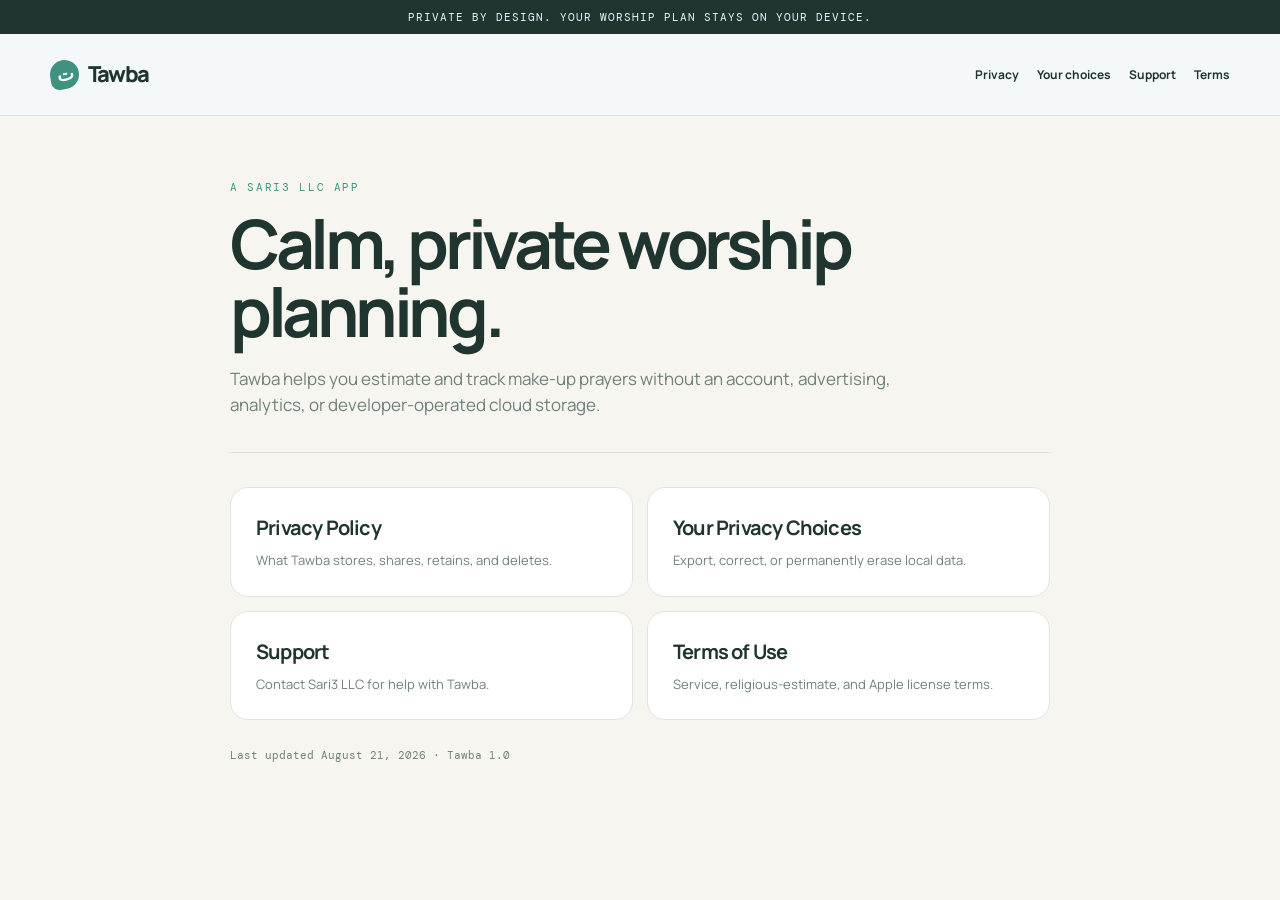
==== tawba/index.html @ c51346ac "Add tawba/index.html" ====
<!doctype html><html lang="en"><head><meta charset="utf-8"><meta name="viewport" content="width=device-width,initial-scale=1"><meta name="description" content="Tawba privacy, support, and legal information."><title>Tawba — Privacy & Support</title><link rel="stylesheet" href="/styles.css"></head><body class="tawba-page"><div class="announcement">Private by design. Your worship plan stays on your device.</div><header class="site-header"><a class="brand" href="/tawba/"><span class="brand-mark">ت</span><span class="brand-word">Tawba</span></a><nav class="tawba-nav"><a href="/tawba/privacy/">Privacy</a><a href="/tawba/privacy-choices/">Your choices</a><a href="/tawba/support/">Support</a><a href="/tawba/terms/">Terms</a></nav></header><main class="legal-shell"><section class="legal-hero"><p class="eyebrow">A Sari3 LLC app</p><h1>Calm, private worship planning.</h1><p>Tawba helps you estimate and track make-up prayers without an account, advertising, analytics, or developer-operated cloud storage.</p></section><section class="legal-grid"><a class="legal-card" href="/tawba/privacy/"><h2>Privacy Policy</h2><p>What Tawba stores, shares, retains, and deletes.</p></a><a class="legal-card" href="/tawba/privacy-choices/"><h2>Your Privacy Choices</h2><p>Export, correct, or permanently erase local data.</p></a><a class="legal-card" href="/tawba/support/"><h2>Support</h2><p>Contact Sari3 LLC for help with Tawba.</p></a><a class="legal-card" href="/tawba/terms/"><h2>Terms of Use</h2><p>Service, religious-estimate, and Apple license terms.</p></a></section><p class="legal-meta">Last updated August 21, 2026 · Tawba 1.0</p></main></body></html>
---- styles.css ----
@import url('https://fonts.googleapis.com/css2?family=DM+Mono:wght@400;500&family=Manrope:wght@400;500;600;700;800&display=swap');

:root { --ink:#10243b; --muted:#66778a; --paper:#f5f8fb; --white:#fff; --line:#dce5ed; --orange:#ff7b4d; --orange-dark:#ec5c35; --blue:#2d82e7; --teal:#66c9b8; --shadow:0 24px 70px rgba(16,36,59,.12); }
* { box-sizing:border-box; }
html { scroll-behavior:smooth; }
body { margin:0; color:var(--ink); background:var(--paper); font-family:'Manrope',Arial,sans-serif; line-height:1.5; }
a { color:inherit; text-decoration:none; }
.announcement { padding:10px 24px; color:#eaf6ff; background:var(--ink); text-align:center; font:11px 'DM Mono',monospace; letter-spacing:.09em; text-transform:uppercase; }
.site-header { height:82px; padding:0 max(24px,calc((100vw - 1180px)/2)); display:flex; align-items:center; justify-content:space-between; gap:32px; background:rgba(245,248,251,.92); border-bottom:1px solid var(--line); position:sticky; top:0; z-index:10; backdrop-filter:blur(16px); }
.brand { display:inline-flex; align-items:center; gap:9px; font-size:22px; font-weight:800; letter-spacing:-.08em; }
.brand-mark { display:grid; place-items:center; width:29px; height:29px; color:#fff; background:var(--orange); border-radius:50% 50% 50% 8px; font-size:18px; font-weight:800; letter-spacing:-.1em; transform:rotate(-10deg); }
.brand-word span { color:var(--orange-dark); }
.main-nav { display:flex; align-items:center; gap:34px; margin-left:auto; font-size:13px; font-weight:700; }
.main-nav a,.footer-links a { transition:color .2s ease; }.main-nav a:hover,.footer-links a:hover,.text-link:hover { color:var(--orange-dark); }
.header-actions { display:flex; align-items:center; gap:18px; }.language { color:var(--muted); font:12px 'DM Mono',monospace; }.button { display:inline-flex; align-items:center; justify-content:center; gap:12px; padding:15px 22px; border-radius:99px; font-size:12px; font-weight:800; transition:transform .2s ease,background .2s ease,box-shadow .2s ease; }.button:hover { transform:translateY(-2px); }.button-primary { color:#fff; background:var(--orange); box-shadow:0 10px 24px rgba(255,123,77,.24); }.button-primary:hover { background:var(--orange-dark); }.button-small { padding:10px 17px; }.button-ghost { color:var(--ink); border:1px solid var(--line); background:var(--white); }
.section-shell { width:min(1180px,calc(100% - 48px)); margin:0 auto; }.hero { min-height:610px; display:grid; grid-template-columns:1fr 1fr; align-items:center; gap:60px; padding-top:60px; padding-bottom:72px; }.eyebrow { margin:0 0 15px; color:var(--orange-dark); font:11px 'DM Mono',monospace; letter-spacing:.15em; text-transform:uppercase; }.hero h1 { max-width:570px; margin:0; font-size:clamp(46px,6vw,78px); line-height:.98; letter-spacing:-.075em; font-weight:800; }.hero-text { max-width:480px; margin:28px 0 31px; color:var(--muted); font-size:16px; }.hero-actions { display:flex; align-items:center; gap:25px; }.text-link { font-size:12px; font-weight:800; transition:color .2s ease; }.text-link span { margin-left:8px; color:var(--orange-dark); }.trust-row { display:flex; flex-wrap:wrap; gap:17px 27px; margin-top:54px; color:var(--muted); font:10px 'DM Mono',monospace; }.trust-row b { margin-right:6px; color:var(--orange-dark); }
.hero-art { min-height:470px; position:relative; }.hero-art:before { content:""; position:absolute; inset:65px 35px 35px 50px; background:#d9eced; border-radius:46% 54% 45% 55%; transform:rotate(-13deg); }.orb { position:absolute; border-radius:50%; }.orb-one { width:64px; height:64px; top:28px; right:38px; background:var(--orange); }.orb-two { width:18px; height:18px; top:118px; left:12px; background:var(--blue); }.reward-card { position:absolute; box-shadow:var(--shadow); }.card-main { top:98px; left:17%; width:68%; height:292px; padding:27px; display:flex; flex-direction:column; justify-content:space-between; color:#fff; background:linear-gradient(145deg,#17375a,#10243b); border-radius:23px; transform:rotate(-8deg); overflow:hidden; }.card-main:after { content:""; position:absolute; width:220px; height:220px; right:-90px; top:-80px; border:30px solid rgba(255,255,255,.1); border-radius:50%; }.card-top,.card-bottom { display:flex; justify-content:space-between; align-items:center; position:relative; z-index:1; font:10px 'DM Mono',monospace; letter-spacing:.05em; }.mini-logo { display:grid; place-items:center; width:27px; height:27px; color:#17375a; background:var(--teal); border-radius:50%; font-size:11px; font-weight:800; }.card-title { position:relative; z-index:1; font-size:42px; line-height:.93; letter-spacing:-.07em; font-weight:800; }.card-title em { color:var(--teal); font-style:normal; }.card-float { right:1%; display:flex; flex-direction:column; width:116px; height:137px; padding:17px; border-radius:17px; }.card-float strong { margin-top:auto; font-size:14px; }.card-float small { color:rgba(16,36,59,.58); font:9px 'DM Mono',monospace; }.card-icon { font-size:28px; }.card-orange { top:52px; background:#ffd4c4; transform:rotate(12deg); }.card-blue { right:9%; bottom:34px; color:#fff; background:var(--blue); transform:rotate(7deg); }.card-blue small { color:rgba(255,255,255,.7); }.spark { position:absolute; color:var(--orange-dark); font-size:28px; }.spark-a { left:5%; bottom:79px; }.spark-b { right:5%; bottom:0; color:var(--blue); font-size:18px; }
.winners,.categories,.featured { padding:77px 0; border-top:1px solid var(--line); }.section-heading { display:flex; align-items:end; justify-content:space-between; gap:30px; margin-bottom:30px; }.section-heading .eyebrow { margin-bottom:10px; }.section-heading h2,.contact h2 { margin:0; font-size:38px; line-height:1; letter-spacing:-.07em; }.winner-grid { display:grid; grid-template-columns:repeat(5,1fr); gap:14px; }.winner { min-height:183px; padding:17px; display:flex; flex-direction:column; justify-content:end; border-radius:17px; overflow:hidden; background:#dceceb; position:relative; }.winner:before { content:""; position:absolute; width:120px; height:120px; right:-24px; top:-25px; border-radius:50%; background:rgba(255,255,255,.38); }.winner span { position:absolute; right:18px; top:18px; display:grid; place-items:center; width:56px; height:56px; color:#fff; background:var(--blue); border-radius:50%; font-size:17px; font-weight:800; }.winner strong { position:relative; font-size:13px; }.winner small { position:relative; margin-top:4px; color:var(--muted); font:10px 'DM Mono',monospace; }.winner-b { background:#f8d9c3; }.winner-b span { background:var(--orange); }.winner-c { background:#cfe1f5; }.winner-c span { background:var(--ink); }.winner-d { background:#e5d9f0; }.winner-d span { background:#8b65cf; }.winner-e { background:var(--ink); color:#fff; }.winner-e small { color:#9eb0c2; }.winner-e span { color:var(--ink); background:var(--teal); }
.category-grid { display:grid; grid-template-columns:repeat(4,1fr); gap:14px; }.category { min-height:175px; padding:21px; display:flex; flex-direction:column; justify-content:space-between; border-radius:17px; transition:transform .2s ease,box-shadow .2s ease; }.category:hover { transform:translateY(-4px); box-shadow:var(--shadow); }.category-icon { font-size:35px; }.category span:not(.category-icon) { font-size:17px; font-weight:800; }.category small { color:var(--muted); font:10px 'DM Mono',monospace; }.category-new { background:#cfe1f5; }.category-games { background:#ffd4c4; }.category-stream { background:#dceceb; }.category-gift { color:#fff; background:var(--ink); }.category-gift small { color:#a4b3c2; }.category-pills { display:flex; flex-wrap:wrap; gap:9px; margin-top:19px; }.category-pills a { padding:10px 14px; color:var(--muted); border:1px solid var(--line); border-radius:99px; background:#fff; font:10px 'DM Mono',monospace; transition:all .2s ease; }.category-pills a:hover { color:#fff; border-color:var(--orange); background:var(--orange); }
.product-grid { display:grid; grid-template-columns:repeat(3,1fr); gap:18px; }.product { overflow:hidden; border:1px solid var(--line); border-radius:18px; background:#fff; }.product-image { height:235px; display:grid; place-items:center; overflow:hidden; position:relative; }.product-image:before { content:""; position:absolute; width:170px; height:170px; border-radius:50%; background:rgba(255,255,255,.26); }.product-image span { position:relative; font-size:55px; font-weight:800; letter-spacing:-.12em; }.product-minecraft { color:#fff; background:linear-gradient(140deg,#6aae71,#1d7657); }.product-doom { color:#fff; background:linear-gradient(140deg,#e77a5b,#772d42); }.product-gift { color:#fff; background:linear-gradient(140deg,#548dd7,#253d85); }.product-meta { padding:20px; }.product-meta > span { color:var(--orange-dark); font:10px 'DM Mono',monospace; text-transform:uppercase; }.product h3 { margin:8px 0 4px; font-size:21px; letter-spacing:-.05em; }.product p { margin:0; color:var(--muted); font-size:12px; }.product-foot { display:flex; align-items:center; justify-content:space-between; margin-top:21px; padding-top:15px; border-top:1px solid var(--line); }.product-foot strong { font:11px 'DM Mono',monospace; }.product-foot a { display:grid; place-items:center; width:29px; height:29px; color:#fff; background:var(--orange); border-radius:50%; }
.contact { margin-top:20px; margin-bottom:77px; padding:52px 61px; display:grid; grid-template-columns:1.2fr .8fr; gap:50px; color:#fff; border-radius:23px; background:var(--ink); }.contact h2 { max-width:440px; font-size:49px; }.contact-copy > p:not(.eyebrow) { max-width:450px; margin:20px 0 27px; color:#aab9c7; font-size:14px; }.contact-details { display:flex; flex-direction:column; justify-content:center; gap:27px; }.detail { display:flex; align-items:flex-start; gap:15px; }.detail-icon { display:grid; place-items:center; width:35px; height:35px; color:var(--ink); background:var(--teal); border-radius:50%; }.detail small { display:block; margin-bottom:5px; color:#91a3b4; font:10px 'DM Mono',monospace; text-transform:uppercase; }.detail a { font-size:14px; font-weight:700; }.detail a:hover { color:var(--teal); }
.site-footer { display:grid; grid-template-columns:1.3fr 1fr 1fr; align-items:center; gap:20px; padding-top:27px; padding-bottom:31px; border-top:1px solid var(--line); }.site-footer p,.site-footer small { color:var(--muted); font-size:11px; }.footer-links { display:flex; gap:20px; font-size:11px; font-weight:700; }.site-footer small { text-align:right; }
@media (max-width:800px) { .main-nav { display:none; }.site-header { height:70px; }.hero { grid-template-columns:1fr; padding-top:58px; }.hero-art { min-height:420px; }.winner-grid { grid-template-columns:repeat(2,1fr); }.winner-e { grid-column:span 2; }.category-grid { grid-template-columns:repeat(2,1fr); }.product-grid { grid-template-columns:1fr; }.contact { grid-template-columns:1fr; padding:37px 28px; }.site-footer { grid-template-columns:1fr 1fr; }.site-footer p { display:none; }.site-footer small { grid-column:span 2; text-align:left; } }
@media (max-width:480px) { .announcement { padding-inline:12px; font-size:9px; }.section-shell { width:min(100% - 32px,1180px); }.header-actions .language { display:none; }.hero h1 { font-size:51px; }.hero-art { min-height:350px; transform:scale(.9); transform-origin:top center; margin-bottom:-48px; }.hero-actions { flex-wrap:wrap; }.trust-row { margin-top:35px; }.section-heading { align-items:start; flex-direction:column; gap:15px; }.section-heading h2 { font-size:32px; }.winner-grid { grid-template-columns:1fr 1fr; }.winner { min-height:150px; padding:13px; }.category-grid { gap:9px; }.category { min-height:150px; padding:15px; }.category span:not(.category-icon) { font-size:14px; }.contact h2 { font-size:39px; }.site-footer { grid-template-columns:1fr; }.site-footer small { grid-column:auto; } }

/* Tawba legal and support pages */
.tawba-page { --ink:#20352f; --muted:#6f807a; --paper:#f7f5f0; --line:#dde5e1; --orange:#3e927f; --orange-dark:#2d7163; --teal:#d5b36a; background:var(--paper); }
.tawba-page .announcement { background:#20352f; }
.tawba-page .brand-mark { background:#3e927f; }
.tawba-page .brand-word span,.tawba-page .eyebrow,.tawba-page .text-link { color:#3e927f; }
.legal-shell { width:min(820px,calc(100% - 40px)); margin:0 auto; padding:64px 0 90px; }
.legal-hero { padding-bottom:35px; border-bottom:1px solid var(--line); }
.legal-hero h1 { margin:0; font-size:clamp(42px,7vw,68px); line-height:1; letter-spacing:-.065em; }
.legal-hero > p:not(.eyebrow) { max-width:700px; margin:21px 0 0; color:var(--muted); font-size:17px; }
.legal-grid { display:grid; grid-template-columns:repeat(2,1fr); gap:14px; margin-top:34px; }
.legal-card { padding:25px; border:1px solid var(--line); border-radius:18px; background:#fff; transition:transform .2s ease,box-shadow .2s ease; }
.legal-card:hover { transform:translateY(-3px); box-shadow:var(--shadow); }
.legal-card h2 { margin:0; font-size:20px; letter-spacing:-.04em; }
.legal-card p { margin:8px 0 0; color:var(--muted); font-size:13px; }
.legal-content { margin-top:42px; }
.legal-section { padding:0 0 29px; margin-bottom:29px; border-bottom:1px solid var(--line); }
.legal-section h2 { margin:0 0 10px; font-size:22px; letter-spacing:-.04em; }
.legal-section p,.legal-section li { color:var(--muted); font-size:15px; }
.legal-section p { margin:0 0 10px; }.legal-section ul { margin:10px 0 0; padding-left:22px; }
.legal-meta { margin-top:28px; color:var(--muted); font:11px 'DM Mono',monospace; }
.tawba-nav { display:flex; flex-wrap:wrap; gap:18px; font-size:12px; font-weight:700; }
.tawba-nav a:hover { color:var(--orange-dark); }
.support-panel { margin-top:28px; padding:28px; color:#fff; border-radius:20px; background:#20352f; }
.support-panel a { color:#8bd0bf; text-decoration:underline; }
@media (max-width:650px) { .legal-grid { grid-template-columns:1fr; }.legal-shell { padding-top:45px; }.tawba-page .site-header { align-items:flex-start; height:auto; padding-top:17px; padding-bottom:17px; }.tawba-nav { justify-content:flex-end; gap:10px 15px; } }
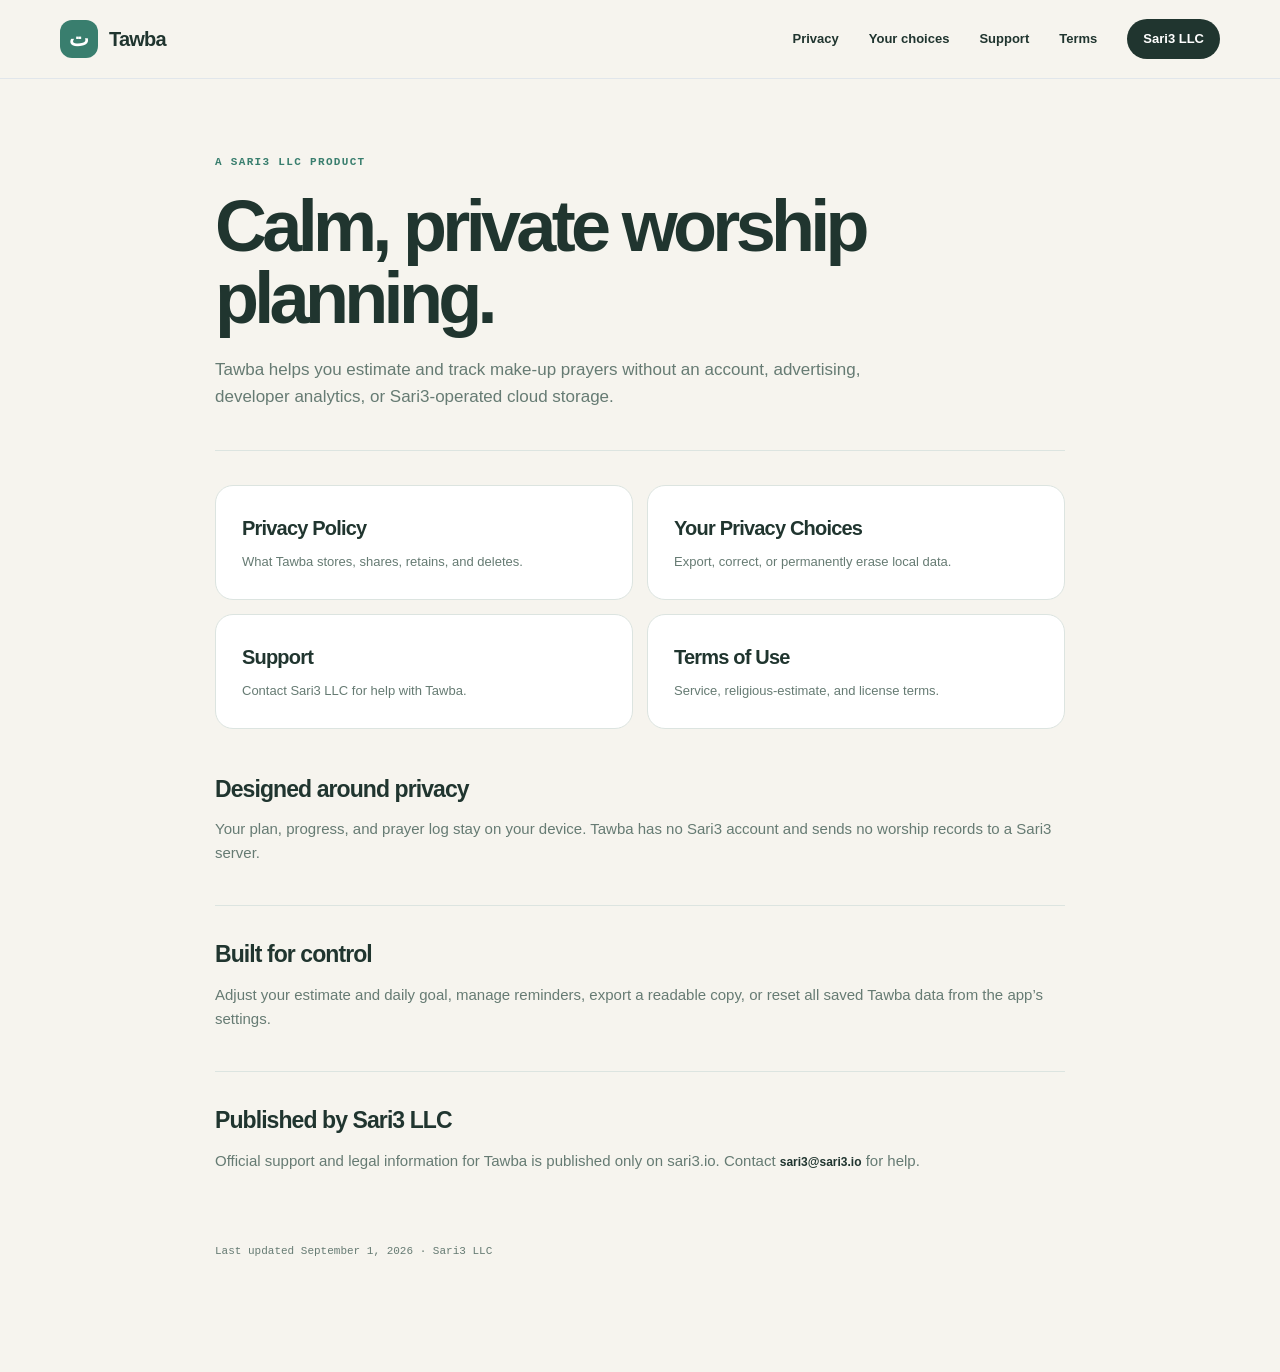
==== commit 251a6ef2: "Rebuild site for software company verification" ====
--- a/tawba/index.html
+++ b/tawba/index.html
@@ -1 +1,33 @@
-<!doctype html><html lang="en"><head><meta charset="utf-8"><meta name="viewport" content="width=device-width,initial-scale=1"><meta name="description" content="Tawba privacy, support, and legal information."><title>Tawba — Privacy & Support</title><link rel="stylesheet" href="/styles.css"></head><body class="tawba-page"><div class="announcement">Private by design. Your worship plan stays on your device.</div><header class="site-header"><a class="brand" href="/tawba/"><span class="brand-mark">ت</span><span class="brand-word">Tawba</span></a><nav class="tawba-nav"><a href="/tawba/privacy/">Privacy</a><a href="/tawba/privacy-choices/">Your choices</a><a href="/tawba/support/">Support</a><a href="/tawba/terms/">Terms</a></nav></header><main class="legal-shell"><section class="legal-hero"><p class="eyebrow">A Sari3 LLC app</p><h1>Calm, private worship planning.</h1><p>Tawba helps you estimate and track make-up prayers without an account, advertising, analytics, or developer-operated cloud storage.</p></section><section class="legal-grid"><a class="legal-card" href="/tawba/privacy/"><h2>Privacy Policy</h2><p>What Tawba stores, shares, retains, and deletes.</p></a><a class="legal-card" href="/tawba/privacy-choices/"><h2>Your Privacy Choices</h2><p>Export, correct, or permanently erase local data.</p></a><a class="legal-card" href="/tawba/support/"><h2>Support</h2><p>Contact Sari3 LLC for help with Tawba.</p></a><a class="legal-card" href="/tawba/terms/"><h2>Terms of Use</h2><p>Service, religious-estimate, and Apple license terms.</p></a></section><p class="legal-meta">Last updated August 21, 2026 · Tawba 1.0</p></main></body></html>
+<!doctype html>
+<html lang="en">
+<head>
+  <meta charset="utf-8">
+  <meta name="viewport" content="width=device-width, initial-scale=1">
+  <meta name="description" content="Tawba is a private, on-device worship planning app from Sari3 LLC.">
+  <meta name="theme-color" content="#20352f">
+  <link rel="canonical" href="https://sari3.io/tawba/">
+  <link rel="icon" href="/assets/favicon.svg" type="image/svg+xml">
+  <link rel="stylesheet" href="/styles.css">
+  <title>Tawba — Private worship planning by Sari3 LLC</title>
+</head>
+<body class="tawba-page">
+  <a class="skip-link" href="#main">Skip to content</a>
+  <header class="site-header"><div class="nav-shell"><a class="brand tawba-brand" href="/tawba/"><span class="tawba-mark" aria-hidden="true">ت</span><span>Tawba</span></a><button class="menu-toggle" type="button" aria-expanded="false" aria-controls="primary-navigation"><span class="sr-only">Toggle navigation</span><span></span><span></span></button><nav class="site-nav" id="primary-navigation" aria-label="Tawba navigation"><a href="/tawba/privacy/">Privacy</a><a href="/tawba/privacy-choices/">Your choices</a><a href="/tawba/support/">Support</a><a href="/tawba/terms/">Terms</a><a class="nav-cta" href="/">Sari3 LLC</a></nav></div></header>
+  <main class="legal-shell" id="main">
+    <section class="legal-hero"><p class="eyebrow">A Sari3 LLC product</p><h1>Calm, private worship planning.</h1><p>Tawba helps you estimate and track make-up prayers without an account, advertising, developer analytics, or Sari3-operated cloud storage.</p></section>
+    <section class="legal-grid" aria-label="Tawba resources">
+      <a class="legal-card" href="/tawba/privacy/"><h2>Privacy Policy</h2><p>What Tawba stores, shares, retains, and deletes.</p></a>
+      <a class="legal-card" href="/tawba/privacy-choices/"><h2>Your Privacy Choices</h2><p>Export, correct, or permanently erase local data.</p></a>
+      <a class="legal-card" href="/tawba/support/"><h2>Support</h2><p>Contact Sari3 LLC for help with Tawba.</p></a>
+      <a class="legal-card" href="/tawba/terms/"><h2>Terms of Use</h2><p>Service, religious-estimate, and license terms.</p></a>
+    </section>
+    <article class="legal-content">
+      <section class="legal-section"><h2>Designed around privacy</h2><p>Your plan, progress, and prayer log stay on your device. Tawba has no Sari3 account and sends no worship records to a Sari3 server.</p></section>
+      <section class="legal-section"><h2>Built for control</h2><p>Adjust your estimate and daily goal, manage reminders, export a readable copy, or reset all saved Tawba data from the app’s settings.</p></section>
+      <section class="legal-section"><h2>Published by Sari3 LLC</h2><p>Official support and legal information for Tawba is published only on sari3.io. Contact <a class="text-link" href="mailto:sari3@sari3.io">sari3@sari3.io</a> for help.</p></section>
+    </article>
+    <p class="legal-meta">Last updated September 1, 2026 · Sari3 LLC</p>
+  </main>
+  <script src="/script.js" defer></script>
+</body>
+</html>
--- a/styles.css
+++ b/styles.css
@@ -1,51 +1,269 @@
-@import url('https://fonts.googleapis.com/css2?family=DM+Mono:wght@400;500&family=Manrope:wght@400;500;600;700;800&display=swap');
-
-:root { --ink:#10243b; --muted:#66778a; --paper:#f5f8fb; --white:#fff; --line:#dce5ed; --orange:#ff7b4d; --orange-dark:#ec5c35; --blue:#2d82e7; --teal:#66c9b8; --shadow:0 24px 70px rgba(16,36,59,.12); }
-* { box-sizing:border-box; }
-html { scroll-behavior:smooth; }
-body { margin:0; color:var(--ink); background:var(--paper); font-family:'Manrope',Arial,sans-serif; line-height:1.5; }
-a { color:inherit; text-decoration:none; }
-.announcement { padding:10px 24px; color:#eaf6ff; background:var(--ink); text-align:center; font:11px 'DM Mono',monospace; letter-spacing:.09em; text-transform:uppercase; }
-.site-header { height:82px; padding:0 max(24px,calc((100vw - 1180px)/2)); display:flex; align-items:center; justify-content:space-between; gap:32px; background:rgba(245,248,251,.92); border-bottom:1px solid var(--line); position:sticky; top:0; z-index:10; backdrop-filter:blur(16px); }
-.brand { display:inline-flex; align-items:center; gap:9px; font-size:22px; font-weight:800; letter-spacing:-.08em; }
-.brand-mark { display:grid; place-items:center; width:29px; height:29px; color:#fff; background:var(--orange); border-radius:50% 50% 50% 8px; font-size:18px; font-weight:800; letter-spacing:-.1em; transform:rotate(-10deg); }
-.brand-word span { color:var(--orange-dark); }
-.main-nav { display:flex; align-items:center; gap:34px; margin-left:auto; font-size:13px; font-weight:700; }
-.main-nav a,.footer-links a { transition:color .2s ease; }.main-nav a:hover,.footer-links a:hover,.text-link:hover { color:var(--orange-dark); }
-.header-actions { display:flex; align-items:center; gap:18px; }.language { color:var(--muted); font:12px 'DM Mono',monospace; }.button { display:inline-flex; align-items:center; justify-content:center; gap:12px; padding:15px 22px; border-radius:99px; font-size:12px; font-weight:800; transition:transform .2s ease,background .2s ease,box-shadow .2s ease; }.button:hover { transform:translateY(-2px); }.button-primary { color:#fff; background:var(--orange); box-shadow:0 10px 24px rgba(255,123,77,.24); }.button-primary:hover { background:var(--orange-dark); }.button-small { padding:10px 17px; }.button-ghost { color:var(--ink); border:1px solid var(--line); background:var(--white); }
-.section-shell { width:min(1180px,calc(100% - 48px)); margin:0 auto; }.hero { min-height:610px; display:grid; grid-template-columns:1fr 1fr; align-items:center; gap:60px; padding-top:60px; padding-bottom:72px; }.eyebrow { margin:0 0 15px; color:var(--orange-dark); font:11px 'DM Mono',monospace; letter-spacing:.15em; text-transform:uppercase; }.hero h1 { max-width:570px; margin:0; font-size:clamp(46px,6vw,78px); line-height:.98; letter-spacing:-.075em; font-weight:800; }.hero-text { max-width:480px; margin:28px 0 31px; color:var(--muted); font-size:16px; }.hero-actions { display:flex; align-items:center; gap:25px; }.text-link { font-size:12px; font-weight:800; transition:color .2s ease; }.text-link span { margin-left:8px; color:var(--orange-dark); }.trust-row { display:flex; flex-wrap:wrap; gap:17px 27px; margin-top:54px; color:var(--muted); font:10px 'DM Mono',monospace; }.trust-row b { margin-right:6px; color:var(--orange-dark); }
-.hero-art { min-height:470px; position:relative; }.hero-art:before { content:""; position:absolute; inset:65px 35px 35px 50px; background:#d9eced; border-radius:46% 54% 45% 55%; transform:rotate(-13deg); }.orb { position:absolute; border-radius:50%; }.orb-one { width:64px; height:64px; top:28px; right:38px; background:var(--orange); }.orb-two { width:18px; height:18px; top:118px; left:12px; background:var(--blue); }.reward-card { position:absolute; box-shadow:var(--shadow); }.card-main { top:98px; left:17%; width:68%; height:292px; padding:27px; display:flex; flex-direction:column; justify-content:space-between; color:#fff; background:linear-gradient(145deg,#17375a,#10243b); border-radius:23px; transform:rotate(-8deg); overflow:hidden; }.card-main:after { content:""; position:absolute; width:220px; height:220px; right:-90px; top:-80px; border:30px solid rgba(255,255,255,.1); border-radius:50%; }.card-top,.card-bottom { display:flex; justify-content:space-between; align-items:center; position:relative; z-index:1; font:10px 'DM Mono',monospace; letter-spacing:.05em; }.mini-logo { display:grid; place-items:center; width:27px; height:27px; color:#17375a; background:var(--teal); border-radius:50%; font-size:11px; font-weight:800; }.card-title { position:relative; z-index:1; font-size:42px; line-height:.93; letter-spacing:-.07em; font-weight:800; }.card-title em { color:var(--teal); font-style:normal; }.card-float { right:1%; display:flex; flex-direction:column; width:116px; height:137px; padding:17px; border-radius:17px; }.card-float strong { margin-top:auto; font-size:14px; }.card-float small { color:rgba(16,36,59,.58); font:9px 'DM Mono',monospace; }.card-icon { font-size:28px; }.card-orange { top:52px; background:#ffd4c4; transform:rotate(12deg); }.card-blue { right:9%; bottom:34px; color:#fff; background:var(--blue); transform:rotate(7deg); }.card-blue small { color:rgba(255,255,255,.7); }.spark { position:absolute; color:var(--orange-dark); font-size:28px; }.spark-a { left:5%; bottom:79px; }.spark-b { right:5%; bottom:0; color:var(--blue); font-size:18px; }
-.winners,.categories,.featured { padding:77px 0; border-top:1px solid var(--line); }.section-heading { display:flex; align-items:end; justify-content:space-between; gap:30px; margin-bottom:30px; }.section-heading .eyebrow { margin-bottom:10px; }.section-heading h2,.contact h2 { margin:0; font-size:38px; line-height:1; letter-spacing:-.07em; }.winner-grid { display:grid; grid-template-columns:repeat(5,1fr); gap:14px; }.winner { min-height:183px; padding:17px; display:flex; flex-direction:column; justify-content:end; border-radius:17px; overflow:hidden; background:#dceceb; position:relative; }.winner:before { content:""; position:absolute; width:120px; height:120px; right:-24px; top:-25px; border-radius:50%; background:rgba(255,255,255,.38); }.winner span { position:absolute; right:18px; top:18px; display:grid; place-items:center; width:56px; height:56px; color:#fff; background:var(--blue); border-radius:50%; font-size:17px; font-weight:800; }.winner strong { position:relative; font-size:13px; }.winner small { position:relative; margin-top:4px; color:var(--muted); font:10px 'DM Mono',monospace; }.winner-b { background:#f8d9c3; }.winner-b span { background:var(--orange); }.winner-c { background:#cfe1f5; }.winner-c span { background:var(--ink); }.winner-d { background:#e5d9f0; }.winner-d span { background:#8b65cf; }.winner-e { background:var(--ink); color:#fff; }.winner-e small { color:#9eb0c2; }.winner-e span { color:var(--ink); background:var(--teal); }
-.category-grid { display:grid; grid-template-columns:repeat(4,1fr); gap:14px; }.category { min-height:175px; padding:21px; display:flex; flex-direction:column; justify-content:space-between; border-radius:17px; transition:transform .2s ease,box-shadow .2s ease; }.category:hover { transform:translateY(-4px); box-shadow:var(--shadow); }.category-icon { font-size:35px; }.category span:not(.category-icon) { font-size:17px; font-weight:800; }.category small { color:var(--muted); font:10px 'DM Mono',monospace; }.category-new { background:#cfe1f5; }.category-games { background:#ffd4c4; }.category-stream { background:#dceceb; }.category-gift { color:#fff; background:var(--ink); }.category-gift small { color:#a4b3c2; }.category-pills { display:flex; flex-wrap:wrap; gap:9px; margin-top:19px; }.category-pills a { padding:10px 14px; color:var(--muted); border:1px solid var(--line); border-radius:99px; background:#fff; font:10px 'DM Mono',monospace; transition:all .2s ease; }.category-pills a:hover { color:#fff; border-color:var(--orange); background:var(--orange); }
-.product-grid { display:grid; grid-template-columns:repeat(3,1fr); gap:18px; }.product { overflow:hidden; border:1px solid var(--line); border-radius:18px; background:#fff; }.product-image { height:235px; display:grid; place-items:center; overflow:hidden; position:relative; }.product-image:before { content:""; position:absolute; width:170px; height:170px; border-radius:50%; background:rgba(255,255,255,.26); }.product-image span { position:relative; font-size:55px; font-weight:800; letter-spacing:-.12em; }.product-minecraft { color:#fff; background:linear-gradient(140deg,#6aae71,#1d7657); }.product-doom { color:#fff; background:linear-gradient(140deg,#e77a5b,#772d42); }.product-gift { color:#fff; background:linear-gradient(140deg,#548dd7,#253d85); }.product-meta { padding:20px; }.product-meta > span { color:var(--orange-dark); font:10px 'DM Mono',monospace; text-transform:uppercase; }.product h3 { margin:8px 0 4px; font-size:21px; letter-spacing:-.05em; }.product p { margin:0; color:var(--muted); font-size:12px; }.product-foot { display:flex; align-items:center; justify-content:space-between; margin-top:21px; padding-top:15px; border-top:1px solid var(--line); }.product-foot strong { font:11px 'DM Mono',monospace; }.product-foot a { display:grid; place-items:center; width:29px; height:29px; color:#fff; background:var(--orange); border-radius:50%; }
-.contact { margin-top:20px; margin-bottom:77px; padding:52px 61px; display:grid; grid-template-columns:1.2fr .8fr; gap:50px; color:#fff; border-radius:23px; background:var(--ink); }.contact h2 { max-width:440px; font-size:49px; }.contact-copy > p:not(.eyebrow) { max-width:450px; margin:20px 0 27px; color:#aab9c7; font-size:14px; }.contact-details { display:flex; flex-direction:column; justify-content:center; gap:27px; }.detail { display:flex; align-items:flex-start; gap:15px; }.detail-icon { display:grid; place-items:center; width:35px; height:35px; color:var(--ink); background:var(--teal); border-radius:50%; }.detail small { display:block; margin-bottom:5px; color:#91a3b4; font:10px 'DM Mono',monospace; text-transform:uppercase; }.detail a { font-size:14px; font-weight:700; }.detail a:hover { color:var(--teal); }
-.site-footer { display:grid; grid-template-columns:1.3fr 1fr 1fr; align-items:center; gap:20px; padding-top:27px; padding-bottom:31px; border-top:1px solid var(--line); }.site-footer p,.site-footer small { color:var(--muted); font-size:11px; }.footer-links { display:flex; gap:20px; font-size:11px; font-weight:700; }.site-footer small { text-align:right; }
-@media (max-width:800px) { .main-nav { display:none; }.site-header { height:70px; }.hero { grid-template-columns:1fr; padding-top:58px; }.hero-art { min-height:420px; }.winner-grid { grid-template-columns:repeat(2,1fr); }.winner-e { grid-column:span 2; }.category-grid { grid-template-columns:repeat(2,1fr); }.product-grid { grid-template-columns:1fr; }.contact { grid-template-columns:1fr; padding:37px 28px; }.site-footer { grid-template-columns:1fr 1fr; }.site-footer p { display:none; }.site-footer small { grid-column:span 2; text-align:left; } }
-@media (max-width:480px) { .announcement { padding-inline:12px; font-size:9px; }.section-shell { width:min(100% - 32px,1180px); }.header-actions .language { display:none; }.hero h1 { font-size:51px; }.hero-art { min-height:350px; transform:scale(.9); transform-origin:top center; margin-bottom:-48px; }.hero-actions { flex-wrap:wrap; }.trust-row { margin-top:35px; }.section-heading { align-items:start; flex-direction:column; gap:15px; }.section-heading h2 { font-size:32px; }.winner-grid { grid-template-columns:1fr 1fr; }.winner { min-height:150px; padding:13px; }.category-grid { gap:9px; }.category { min-height:150px; padding:15px; }.category span:not(.category-icon) { font-size:14px; }.contact h2 { font-size:39px; }.site-footer { grid-template-columns:1fr; }.site-footer small { grid-column:auto; } }
-
-/* Tawba legal and support pages */
-.tawba-page { --ink:#20352f; --muted:#6f807a; --paper:#f7f5f0; --line:#dde5e1; --orange:#3e927f; --orange-dark:#2d7163; --teal:#d5b36a; background:var(--paper); }
-.tawba-page .announcement { background:#20352f; }
-.tawba-page .brand-mark { background:#3e927f; }
-.tawba-page .brand-word span,.tawba-page .eyebrow,.tawba-page .text-link { color:#3e927f; }
-.legal-shell { width:min(820px,calc(100% - 40px)); margin:0 auto; padding:64px 0 90px; }
-.legal-hero { padding-bottom:35px; border-bottom:1px solid var(--line); }
-.legal-hero h1 { margin:0; font-size:clamp(42px,7vw,68px); line-height:1; letter-spacing:-.065em; }
-.legal-hero > p:not(.eyebrow) { max-width:700px; margin:21px 0 0; color:var(--muted); font-size:17px; }
-.legal-grid { display:grid; grid-template-columns:repeat(2,1fr); gap:14px; margin-top:34px; }
-.legal-card { padding:25px; border:1px solid var(--line); border-radius:18px; background:#fff; transition:transform .2s ease,box-shadow .2s ease; }
-.legal-card:hover { transform:translateY(-3px); box-shadow:var(--shadow); }
-.legal-card h2 { margin:0; font-size:20px; letter-spacing:-.04em; }
-.legal-card p { margin:8px 0 0; color:var(--muted); font-size:13px; }
-.legal-content { margin-top:42px; }
-.legal-section { padding:0 0 29px; margin-bottom:29px; border-bottom:1px solid var(--line); }
-.legal-section h2 { margin:0 0 10px; font-size:22px; letter-spacing:-.04em; }
-.legal-section p,.legal-section li { color:var(--muted); font-size:15px; }
-.legal-section p { margin:0 0 10px; }.legal-section ul { margin:10px 0 0; padding-left:22px; }
-.legal-meta { margin-top:28px; color:var(--muted); font:11px 'DM Mono',monospace; }
-.tawba-nav { display:flex; flex-wrap:wrap; gap:18px; font-size:12px; font-weight:700; }
-.tawba-nav a:hover { color:var(--orange-dark); }
-.support-panel { margin-top:28px; padding:28px; color:#fff; border-radius:20px; background:#20352f; }
-.support-panel a { color:#8bd0bf; text-decoration:underline; }
-@media (max-width:650px) { .legal-grid { grid-template-columns:1fr; }.legal-shell { padding-top:45px; }.tawba-page .site-header { align-items:flex-start; height:auto; padding-top:17px; padding-bottom:17px; }.tawba-nav { justify-content:flex-end; gap:10px 15px; } }
-
+:root {
+  --navy: #071a2b;
+  --navy-2: #0c263d;
+  --blue: #4a91ff;
+  --blue-dark: #246ed7;
+  --mint: #71d6bd;
+  --ink: #102337;
+  --muted: #627285;
+  --paper: #f6f8fb;
+  --white: #ffffff;
+  --line: #dce3ea;
+  --soft-blue: #eaf2ff;
+  --shadow: 0 24px 70px rgba(7, 26, 43, .12);
+  --radius: 24px;
+}
+
+* { box-sizing: border-box; }
+html { scroll-behavior: smooth; }
+body { margin: 0; color: var(--ink); background: var(--white); font-family: Inter, ui-sans-serif, -apple-system, BlinkMacSystemFont, "Segoe UI", sans-serif; line-height: 1.6; -webkit-font-smoothing: antialiased; }
+body.menu-open { overflow: hidden; }
+a { color: inherit; text-decoration: none; }
+button { font: inherit; }
+img { display: block; max-width: 100%; }
+.section-shell { width: min(1160px, calc(100% - 48px)); margin-inline: auto; }
+.sr-only { position: absolute; width: 1px; height: 1px; padding: 0; margin: -1px; overflow: hidden; clip: rect(0, 0, 0, 0); white-space: nowrap; border: 0; }
+.skip-link { position: fixed; top: 12px; left: 12px; z-index: 100; padding: 10px 14px; color: var(--white); background: var(--navy); border-radius: 8px; transform: translateY(-150%); }
+.skip-link:focus { transform: translateY(0); }
+:focus-visible { outline: 3px solid var(--blue); outline-offset: 3px; }
+
+.site-header { position: sticky; top: 0; z-index: 20; background: rgba(255,255,255,.91); border-bottom: 1px solid rgba(220,227,234,.8); backdrop-filter: blur(18px); }
+.nav-shell { width: min(1160px, calc(100% - 48px)); min-height: 78px; margin-inline: auto; display: flex; align-items: center; justify-content: space-between; gap: 28px; }
+.brand { display: inline-flex; align-items: center; gap: 11px; font-size: 20px; font-weight: 780; letter-spacing: -.04em; }
+.brand img { width: 38px; height: 38px; }
+.brand small { color: var(--muted); font-size: 9px; letter-spacing: .16em; vertical-align: 3px; }
+.site-nav { display: flex; align-items: center; gap: 30px; margin-left: auto; font-size: 13px; font-weight: 650; }
+.site-nav a:not(.nav-cta) { position: relative; }
+.site-nav a:not(.nav-cta)::after { content: ""; position: absolute; right: 0; bottom: -7px; left: 0; height: 1px; background: var(--blue); transform: scaleX(0); transform-origin: right; transition: transform .2s ease; }
+.site-nav a:hover::after { transform: scaleX(1); transform-origin: left; }
+.nav-cta { padding: 10px 16px; color: var(--white); background: var(--navy); border-radius: 999px; }
+.nav-cta:hover { background: var(--blue-dark); }
+.menu-toggle { display: none; width: 44px; height: 44px; padding: 0; border: 0; background: transparent; cursor: pointer; }
+.menu-toggle span:not(.sr-only) { display: block; width: 21px; height: 2px; margin: 5px auto; background: var(--ink); transition: transform .2s ease; }
+
+.hero { min-height: 710px; padding-top: 88px; padding-bottom: 96px; display: grid; grid-template-columns: 1.02fr .98fr; align-items: center; gap: 72px; }
+.eyebrow { margin: 0 0 18px; color: var(--blue-dark); font-family: ui-monospace, SFMono-Regular, Menlo, Consolas, monospace; font-size: 11px; font-weight: 700; letter-spacing: .12em; text-transform: uppercase; }
+.hero h1 { max-width: 650px; margin: 0; font-size: clamp(54px, 6.3vw, 88px); line-height: .96; letter-spacing: -.075em; font-weight: 780; }
+.hero-lede { max-width: 620px; margin: 30px 0 32px; color: var(--muted); font-size: 18px; }
+.hero-actions { display: flex; flex-wrap: wrap; gap: 12px; }
+.button { display: inline-flex; align-items: center; justify-content: center; gap: 15px; min-height: 49px; padding: 13px 20px; border: 1px solid transparent; border-radius: 999px; font-size: 13px; font-weight: 750; transition: transform .2s ease, box-shadow .2s ease, background .2s ease; }
+.button:hover { transform: translateY(-2px); }
+.button-primary { color: var(--white); background: var(--blue-dark); box-shadow: 0 10px 25px rgba(36,110,215,.24); }
+.button-primary:hover { background: var(--navy); }
+.button-secondary { border-color: var(--line); background: var(--white); }
+.button-secondary:hover { box-shadow: 0 10px 25px rgba(7,26,43,.08); }
+.capability-list { display: flex; flex-wrap: wrap; gap: 10px 24px; margin: 38px 0 0; padding: 0; color: var(--muted); list-style: none; font-size: 12px; font-weight: 650; }
+.capability-list li::before { content: ""; display: inline-block; width: 6px; height: 6px; margin-right: 9px; background: var(--mint); border-radius: 50%; vertical-align: 1px; }
+
+.hero-visual { min-height: 505px; position: relative; display: grid; place-items: center; }
+.visual-glow { position: absolute; width: 440px; height: 440px; background: radial-gradient(circle at 65% 30%, rgba(74,145,255,.31), transparent 50%), linear-gradient(145deg, #e9f2ff, #e8f8f3); border-radius: 45% 55% 61% 39% / 40% 43% 57% 60%; transform: rotate(8deg); }
+.code-card { position: relative; z-index: 2; width: min(430px, 90%); color: #dce9f7; background: var(--navy); border: 1px solid rgba(255,255,255,.12); border-radius: 22px; box-shadow: var(--shadow); overflow: hidden; transform: rotate(-2deg); }
+.code-top { height: 52px; padding: 0 18px; display: flex; align-items: center; justify-content: space-between; background: rgba(255,255,255,.04); border-bottom: 1px solid rgba(255,255,255,.1); }
+.code-top > span { display: flex; gap: 6px; }
+.code-top i { width: 7px; height: 7px; background: rgba(255,255,255,.3); border-radius: 50%; }
+.code-top i:first-child { background: var(--mint); }
+.code-top small { color: #8299af; font-family: ui-monospace, SFMono-Regular, Menlo, monospace; font-size: 10px; }
+.code-body { padding: 16px 24px 22px; }
+.code-body p { margin: 0; padding: 18px 0; display: grid; grid-template-columns: 34px 1fr; border-bottom: 1px solid rgba(255,255,255,.09); }
+.code-body p:last-child { border-bottom: 0; }
+.code-body p > span { grid-row: span 2; color: var(--mint); font-family: ui-monospace, SFMono-Regular, Menlo, monospace; font-size: 10px; }
+.code-body strong { font-size: 17px; }
+.code-body small { color: #93a6b8; font-size: 12px; }
+.product-chip { position: absolute; right: 0; bottom: 30px; z-index: 3; min-width: 225px; padding: 14px 16px; display: grid; grid-template-columns: 43px 1fr auto; align-items: center; gap: 12px; background: var(--white); border: 1px solid var(--line); border-radius: 16px; box-shadow: 0 18px 45px rgba(7,26,43,.15); transition: transform .2s ease; }
+.product-chip:hover { transform: translateY(-4px); }
+.product-chip small { display: block; color: var(--muted); font-size: 9px; text-transform: uppercase; letter-spacing: .08em; }
+.product-chip strong { display: block; font-size: 16px; }
+.product-chip b { color: var(--blue-dark); }
+.tawba-mark { display: inline-grid; place-items: center; width: 43px; height: 43px; color: var(--white); background: #397e6e; border-radius: 13px; font-size: 21px; font-weight: 750; }
+
+.principles-band { color: var(--white); background: var(--navy); }
+.principle-grid { padding-top: 45px; padding-bottom: 45px; display: grid; grid-template-columns: repeat(3, 1fr); gap: 42px; }
+.principle-grid div { display: grid; grid-template-columns: 34px 1fr; }
+.principle-grid span { grid-row: span 2; color: var(--mint); font-family: ui-monospace, SFMono-Regular, Menlo, monospace; font-size: 10px; }
+.principle-grid h2 { margin: 0; font-size: 17px; letter-spacing: -.02em; }
+.principle-grid p { margin: 5px 0 0; color: #9fb1c2; font-size: 12px; }
+
+.section { padding-top: 110px; padding-bottom: 110px; }
+.section-soft { background: var(--paper); }
+.section-heading { display: flex; align-items: end; justify-content: space-between; gap: 50px; margin-bottom: 45px; }
+.section-heading h2, .company-preview h2, .contact-section h2 { max-width: 710px; margin: 0; font-size: clamp(38px, 5vw, 60px); line-height: 1.02; letter-spacing: -.06em; }
+.section-heading > p { max-width: 400px; margin: 0; color: var(--muted); font-size: 15px; }
+
+.featured-product { display: grid; grid-template-columns: .9fr 1.1fr; overflow: hidden; min-height: 550px; background: var(--paper); border: 1px solid var(--line); border-radius: var(--radius); }
+.product-visual { min-height: 550px; display: grid; place-items: center; background: linear-gradient(145deg, #dfeee9, #f1e8d7); position: relative; overflow: hidden; }
+.product-visual::before, .product-visual::after { content: ""; position: absolute; border: 1px solid rgba(32,53,47,.13); border-radius: 50%; }
+.product-visual::before { width: 420px; height: 420px; }
+.product-visual::after { width: 560px; height: 560px; }
+.phone-frame { position: relative; z-index: 2; width: 230px; min-height: 420px; padding: 58px 27px 28px; color: #20352f; background: #f8f6f0; border: 8px solid #20352f; border-radius: 38px; box-shadow: 0 28px 55px rgba(32,53,47,.2); transform: rotate(4deg); }
+.phone-speaker { position: absolute; top: 15px; left: 50%; width: 67px; height: 16px; background: #20352f; border-radius: 20px; transform: translateX(-50%); }
+.tawba-mark.large { width: 60px; height: 60px; margin: 22px 0 43px; border-radius: 18px; font-size: 29px; }
+.phone-frame p { margin: 0 0 21px; font-size: 25px; line-height: 1.05; font-weight: 760; letter-spacing: -.05em; }
+.progress-line { height: 8px; margin-bottom: 13px; background: #dbe5e1; border-radius: 8px; }
+.progress-line span { display: block; width: 67%; height: 100%; background: #397e6e; border-radius: inherit; }
+.phone-frame small { color: #6f807a; font-size: 10px; }
+.product-copy { padding: clamp(42px, 7vw, 85px); align-self: center; }
+.product-copy h3 { margin: 0 0 20px; font-size: 58px; line-height: 1; letter-spacing: -.07em; }
+.product-copy > p:not(.eyebrow) { margin: 0; color: var(--muted); font-size: 16px; }
+.check-list { display: grid; grid-template-columns: repeat(2, 1fr); gap: 12px 22px; margin: 28px 0 30px; padding: 0; list-style: none; font-size: 13px; font-weight: 650; }
+.check-list li::before { content: "✓"; margin-right: 9px; color: #397e6e; }
+.link-row { display: flex; flex-wrap: wrap; gap: 12px 25px; }
+.text-link { color: var(--ink); font-size: 12px; font-weight: 750; }
+.text-link span { margin-left: 6px; color: var(--blue-dark); transition: margin .2s ease; }
+.text-link:hover span { margin-left: 10px; }
+
+.service-grid { display: grid; grid-template-columns: repeat(2, 1fr); gap: 16px; }
+.service-grid article { min-height: 235px; padding: 30px; background: var(--white); border: 1px solid var(--line); border-radius: 18px; }
+.service-number { color: var(--blue-dark); font-family: ui-monospace, SFMono-Regular, Menlo, monospace; font-size: 10px; }
+.service-grid h3 { margin: 42px 0 10px; font-size: 23px; letter-spacing: -.04em; }
+.service-grid p { max-width: 470px; margin: 0; color: var(--muted); font-size: 14px; }
+
+.company-preview { display: grid; grid-template-columns: 1fr .9fr; align-items: center; gap: 85px; }
+.company-preview > div > p:not(.eyebrow) { max-width: 610px; margin: 25px 0 26px; color: var(--muted); }
+.company-facts { margin: 0; overflow: hidden; border: 1px solid var(--line); border-radius: 18px; }
+.company-facts div { padding: 18px 21px; display: grid; grid-template-columns: 135px 1fr; border-bottom: 1px solid var(--line); }
+.company-facts div:last-child { border-bottom: 0; }
+.company-facts dt { color: var(--muted); font-size: 11px; }
+.company-facts dd { margin: 0; font-size: 13px; font-weight: 700; }
+
+.contact-section { padding: 90px 0; color: var(--white); background: var(--blue-dark); }
+.contact-grid { display: grid; grid-template-columns: 1fr 1fr; gap: 90px; align-items: center; }
+.eyebrow.light { color: #c7dcff; }
+.contact-section h2 { max-width: 500px; }
+.contact-section h2 + p { max-width: 520px; margin: 24px 0 0; color: #d5e4fa; }
+.contact-actions { border-top: 1px solid rgba(255,255,255,.24); }
+.contact-actions > a, .contact-actions > div { min-height: 92px; padding: 18px 0; display: grid; grid-template-columns: 90px 1fr auto; align-items: center; gap: 12px; border-bottom: 1px solid rgba(255,255,255,.24); }
+.contact-actions small { color: #c7dcff; font-size: 10px; text-transform: uppercase; letter-spacing: .08em; }
+.contact-actions strong { font-size: 14px; }
+.contact-actions a:hover strong { text-decoration: underline; }
+
+.site-footer { padding: 62px 0 48px; color: var(--white); background: var(--navy); }
+.footer-grid { display: grid; grid-template-columns: 1.4fr .8fr .8fr .8fr; gap: 40px; }
+.brand-inverse small { color: #94a8bb; }
+.footer-grid > div:first-child > p { margin: 17px 0 0; color: #94a8bb; font-size: 12px; }
+.footer-grid nav { display: flex; flex-direction: column; gap: 10px; font-size: 12px; }
+.footer-grid nav strong { margin-bottom: 4px; color: #94a8bb; font-size: 10px; text-transform: uppercase; letter-spacing: .09em; }
+.footer-grid nav a:hover { color: var(--mint); }
+.footer-legal { color: #94a8bb; font-size: 11px; }
+.footer-legal p { margin: 0 0 14px; }
+
+/* Company and legal pages */
+.page-hero { padding: 88px 0 62px; border-bottom: 1px solid var(--line); }
+.page-hero h1 { max-width: 850px; margin: 0; font-size: clamp(48px, 7vw, 78px); line-height: .98; letter-spacing: -.07em; }
+.page-hero > p:not(.eyebrow) { max-width: 720px; margin: 24px 0 0; color: var(--muted); font-size: 17px; }
+.page-content { padding-top: 64px; padding-bottom: 100px; }
+.profile-grid { display: grid; grid-template-columns: .75fr 1.25fr; gap: 70px; }
+.profile-aside { align-self: start; padding: 25px; color: var(--white); background: var(--navy); border-radius: 18px; }
+.profile-aside h2 { margin: 0 0 7px; font-size: 19px; }
+.profile-aside p { margin: 0; color: #9fb1c2; font-size: 12px; }
+.profile-aside .verified-domain { margin-top: 25px; padding-top: 20px; border-top: 1px solid rgba(255,255,255,.13); }
+.verified-domain strong { display: block; color: var(--mint); font-size: 13px; }
+.verified-domain small { color: #9fb1c2; }
+.detail-list { margin: 0; border-top: 1px solid var(--line); }
+.detail-list div { padding: 22px 0; display: grid; grid-template-columns: 180px 1fr; border-bottom: 1px solid var(--line); }
+.detail-list dt { color: var(--muted); font-size: 12px; }
+.detail-list dd { margin: 0; font-size: 15px; font-weight: 700; }
+.content-section { max-width: 800px; padding: 0 0 34px; margin: 0 0 34px; border-bottom: 1px solid var(--line); }
+.content-section:last-child { border-bottom: 0; }
+.content-section h2 { margin: 0 0 12px; font-size: 27px; letter-spacing: -.045em; }
+.content-section p, .content-section li { color: var(--muted); font-size: 15px; }
+.content-section p { margin: 0 0 12px; }
+.content-section ul { margin: 0; padding-left: 20px; }
+.support-grid { display: grid; grid-template-columns: repeat(2, 1fr); gap: 16px; }
+.support-card { padding: 28px; border: 1px solid var(--line); border-radius: 18px; }
+.support-card h2 { margin: 0 0 9px; font-size: 21px; }
+.support-card p { margin: 0 0 17px; color: var(--muted); font-size: 13px; }
+
+/* Tawba product and policy pages */
+.tawba-page { --ink: #20352f; --muted: #667b73; --paper: #f6f4ee; --line: #dce4e0; --blue-dark: #397e6e; --soft-blue: #e5f0ec; background: var(--paper); }
+.tawba-page .site-header { background: rgba(246,244,238,.93); }
+.tawba-page .eyebrow, .tawba-page .text-link span { color: #397e6e; }
+.tawba-page .nav-cta { background: #20352f; }
+.tawba-brand img { display: none; }
+.tawba-brand .tawba-mark { width: 38px; height: 38px; border-radius: 12px; }
+.legal-shell { width: min(850px, calc(100% - 48px)); margin-inline: auto; padding: 75px 0 100px; }
+.legal-hero { padding-bottom: 40px; border-bottom: 1px solid var(--line); }
+.legal-hero h1 { margin: 0; font-size: clamp(45px, 7vw, 72px); line-height: 1; letter-spacing: -.065em; }
+.legal-hero > p:not(.eyebrow) { max-width: 710px; margin: 22px 0 0; color: var(--muted); font-size: 17px; }
+.legal-grid { display: grid; grid-template-columns: repeat(2, 1fr); gap: 14px; margin-top: 34px; }
+.legal-card { padding: 26px; border: 1px solid var(--line); border-radius: 18px; background: var(--white); transition: transform .2s ease, box-shadow .2s ease; }
+.legal-card:hover { transform: translateY(-3px); box-shadow: var(--shadow); }
+.legal-card h2 { margin: 0; font-size: 20px; letter-spacing: -.04em; }
+.legal-card p { margin: 8px 0 0; color: var(--muted); font-size: 13px; }
+.legal-content { margin-top: 42px; }
+.legal-section { padding-bottom: 30px; margin-bottom: 30px; border-bottom: 1px solid var(--line); }
+.legal-section:last-child { border-bottom: 0; }
+.legal-section h2 { margin: 0 0 10px; font-size: 23px; letter-spacing: -.04em; }
+.legal-section p, .legal-section li { color: var(--muted); font-size: 15px; }
+.legal-section p { margin: 0 0 10px; }
+.legal-section ul { margin: 10px 0 0; padding-left: 22px; }
+.legal-meta { margin-top: 30px; color: var(--muted); font-family: ui-monospace, SFMono-Regular, Menlo, monospace; font-size: 11px; }
+.support-panel { margin-top: 30px; padding: 29px; color: var(--white); background: #20352f; border-radius: 20px; }
+.support-panel h2 { margin-top: 0; }
+.support-panel p { color: #cbd8d3; }
+.support-panel a { color: #92d8c7; text-decoration: underline; }
+
+.error-page { min-height: 70vh; display: grid; place-items: center; text-align: center; }
+.error-page h1 { margin: 0; font-size: clamp(72px, 14vw, 150px); line-height: 1; letter-spacing: -.09em; }
+.error-page p { color: var(--muted); }
+
+@media (prefers-reduced-motion: reduce) {
+  html { scroll-behavior: auto; }
+  *, *::before, *::after { animation-duration: .01ms !important; transition-duration: .01ms !important; }
+}
+
+@media (max-width: 900px) {
+  .menu-toggle { display: block; position: relative; z-index: 22; }
+  .menu-toggle[aria-expanded="true"] span:not(.sr-only):nth-child(2) { transform: translateY(3.5px) rotate(45deg); }
+  .menu-toggle[aria-expanded="true"] span:not(.sr-only):nth-child(3) { transform: translateY(-3.5px) rotate(-45deg); }
+  .site-nav { position: fixed; inset: 0; z-index: 21; padding: 110px 24px 40px; display: none; flex-direction: column; align-items: flex-start; gap: 22px; color: var(--white); background: var(--navy); font-size: 26px; }
+  .site-nav[data-open="true"] { display: flex; }
+  .site-nav .nav-cta { padding: 0; background: transparent; }
+  .menu-toggle[aria-expanded="true"] span:not(.sr-only) { background: var(--white); }
+  .hero { min-height: auto; grid-template-columns: 1fr; gap: 35px; }
+  .hero-copy { max-width: 760px; }
+  .hero-visual { min-height: 460px; }
+  .principle-grid { grid-template-columns: 1fr; gap: 28px; }
+  .featured-product { grid-template-columns: 1fr; }
+  .product-visual { min-height: 500px; }
+  .company-preview, .contact-grid, .profile-grid { grid-template-columns: 1fr; gap: 45px; }
+  .footer-grid { grid-template-columns: 1.4fr 1fr 1fr; }
+  .footer-legal { grid-column: 1 / -1; }
+}
+
+@media (max-width: 650px) {
+  .section-shell, .nav-shell, .legal-shell { width: min(100% - 32px, 1160px); }
+  .nav-shell { min-height: 70px; }
+  .hero { padding-top: 60px; padding-bottom: 70px; }
+  .hero h1 { font-size: clamp(50px, 16vw, 70px); }
+  .hero-lede { font-size: 16px; }
+  .hero-visual { min-height: 380px; }
+  .visual-glow { width: 330px; height: 330px; }
+  .code-card { width: 94%; }
+  .product-chip { right: 5px; bottom: 5px; }
+  .section { padding-top: 75px; padding-bottom: 75px; }
+  .section-heading { align-items: flex-start; flex-direction: column; gap: 18px; }
+  .featured-product, .product-visual { min-height: auto; }
+  .product-visual { padding: 55px 0; }
+  .product-copy { padding: 38px 25px 45px; }
+  .product-copy h3 { font-size: 48px; }
+  .check-list, .service-grid, .support-grid, .legal-grid { grid-template-columns: 1fr; }
+  .service-grid article { min-height: 210px; }
+  .company-facts div, .detail-list div { grid-template-columns: 1fr; gap: 5px; }
+  .contact-section { padding: 70px 0; }
+  .contact-actions > a, .contact-actions > div { grid-template-columns: 72px 1fr auto; }
+  .footer-grid { grid-template-columns: 1fr 1fr; }
+  .footer-grid > div:first-child, .footer-legal { grid-column: 1 / -1; }
+  .page-hero { padding-top: 60px; }
+  .legal-shell { padding-top: 55px; }
+}
+
+@media (max-width: 420px) {
+  .hero-actions .button { width: 100%; }
+  .capability-list { display: grid; grid-template-columns: 1fr 1fr; }
+  .code-body { padding-inline: 17px; }
+  .product-chip { min-width: 205px; }
+  .contact-actions > a, .contact-actions > div { grid-template-columns: 1fr auto; }
+  .contact-actions small { grid-column: 1 / -1; }
+  .footer-grid { grid-template-columns: 1fr; }
+  .footer-grid > div:first-child, .footer-legal { grid-column: auto; }
+}
